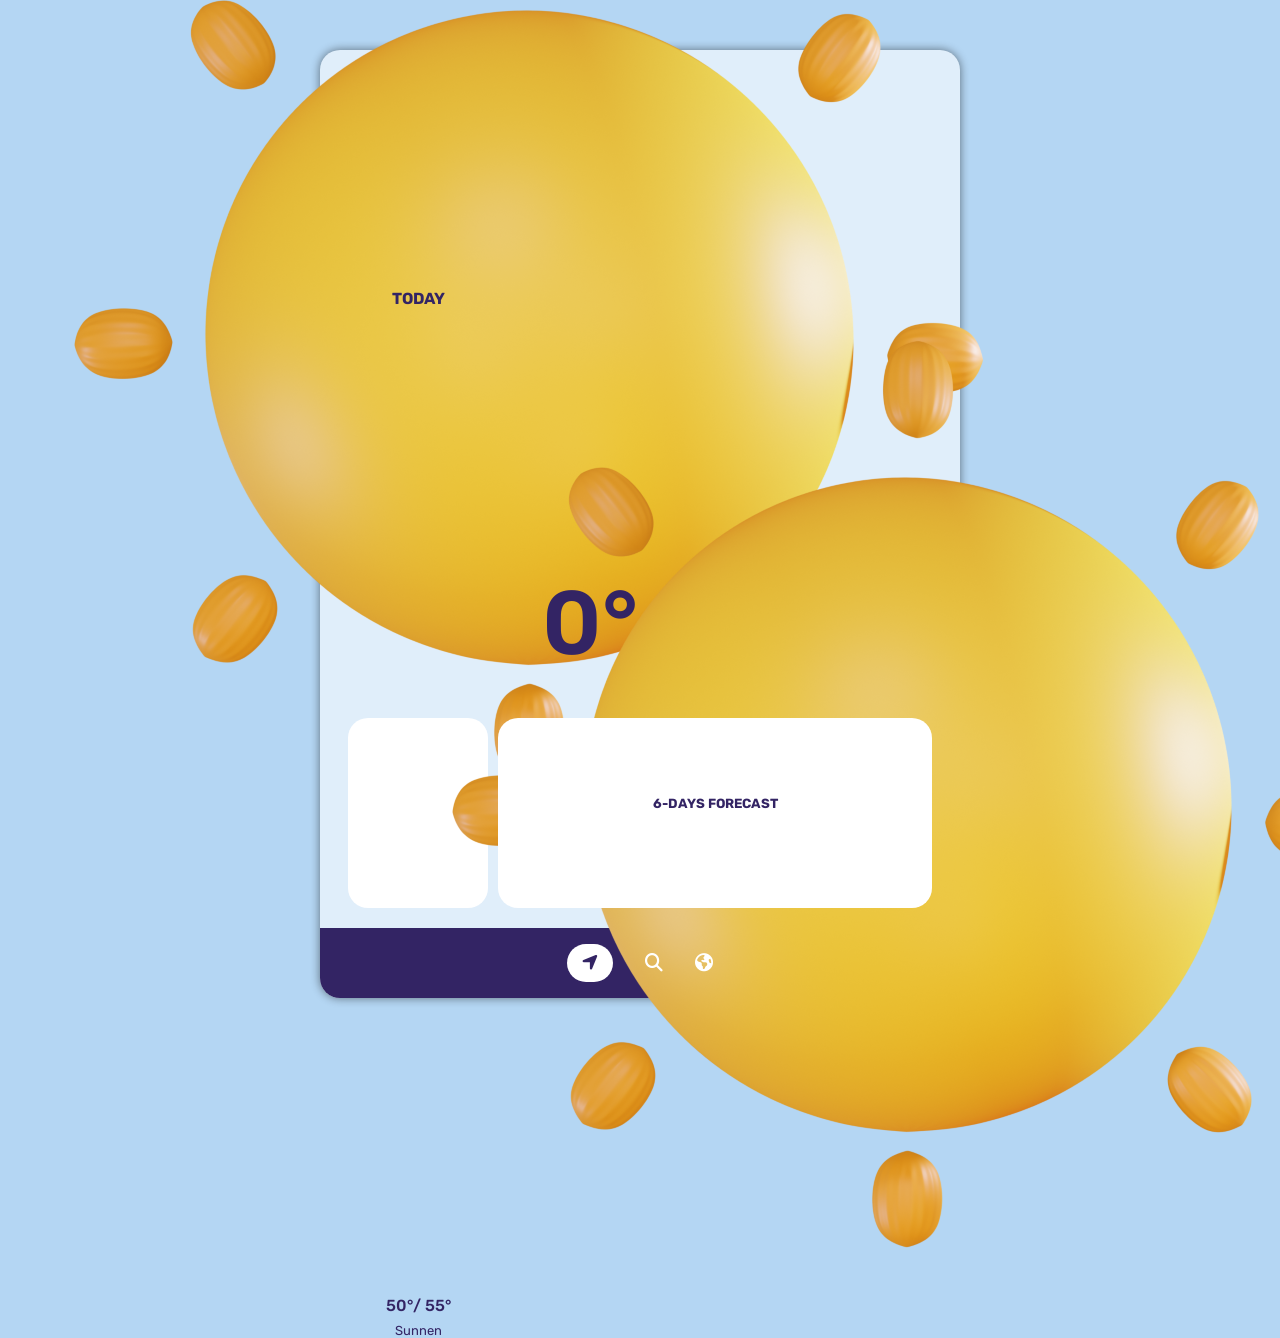
==== index.html @ 74b579ff "Update favicon link to use absolute path" ====
<!DOCTYPE html>
<html lang="en">
  <head>
    <meta charset="UTF-8" />
    <meta name="viewport" content="width=device-width, initial-scale=1.0" />
    <!-- links -->
    <link rel="icon" type="png" href="/icon.png" />
    <link
      rel="stylesheet"
      href="https://cdnjs.cloudflare.com/ajax/libs/font-awesome/6.4.0/css/all.min.css"
    />
    <link rel="stylesheet" href="css/style.css" />
    <!-- Title -->
    <title>Weather App</title>
  </head>

  <body>
    <!-- main section -->
    <div id="screen">
      <!-- city name -->
      <div class="city-name">
          <i class="fa-solid fa-map-pin"></i>
          <h1 id="city-name">Mumbai</h1>
        </div>
        <!-- weather icon -->
        <div class="weather-icon-css">
          <img class="weather-icon" src="sun.png" >
        </div>
        <!-- weather details -->
        <div class="weather-description">
          <div class="show-metric" id="metric">0°</div>
          <div class="weather-details">
            <div class="weather-main" id="weather-main">Sunnen</div>
            <div class="h-f">
              <div class="show-humidity">H: <span id="humidity">60</span></div>
              ||
              <div class="show-humidity">
                F: <span id="feels-like">60</span>
              </div>
            </div>
          </div>
        </div>
        <!-- Today-forecast -->
        <div class="forcasts-box">
          <div class="today-forecast">
            <h4>TODAY</h4>
            <div class="weather-icon-today">
              <img class="weather-icons" src="/sun.png" />
            </div>
            <div class="temp-today">
              <span id="temp-min-today">50°</span><span>/ </span
              ><span id="temp-max-today">55°</span>
            </div>
            <div class="weather-main-today" id="weather-main">Sunnen</div>
          </div>

          <!-- 5day Forecast -->
          <div class="future-forecast">
            <h5>6-DAYS FORECAST</h5>
            <div id="future-forecast-box"></div>
          </div>
        </div>
        <!-- nav section -->
        <nav>
          <ul>
            <li>
              <a class="active" href="index.html"
                ><i class="fa-solid fa-location-arrow"></i
              ></a>
            </li>
            <li>
              <a href="search.html"
                ><i class="fa-solid fa-magnifying-glass"></i
              ></a>
            </li>
            <li>
              <a href="world.html"><i class="fa-solid fa-earth-americas"></i></a>
            </li>
          </ul>
        </nav>
      </div>
      <!-- script -->
    <script src="js/main.js"></script>
  </body>
  </html>
---- css/style.css ----
@import url("https://fonts.googleapis.com/css2?family=Rubik:ital,wght@0,300..900;1,300..900&display=swap");
* {
  padding: 0;
  margin: 0;
  box-sizing: border-box;
  list-style: none;
  font-family: "Rubik", sans-serif;
}
:root {
  --font-color-main: #332464;
  --white-color: #fff;
}
body {
  background-color: #B4D6F3;
}

#screen {
  background-color: #E0EEFA;
  width: 100%;
  height: 100%;
}
nav {
  width: 100%;
  display: flex;
  justify-content: center;
  align-items: center;
  height: 70px;
  background-color: var(--font-color-main);
}
nav ul {
  display: flex;
  gap: 2pc;
}
nav ul li a {
  color: var(--white-color);
  font-size: 18px;
}
.active {
  background-color: var(--white-color);
  color: var(--font-color-main);
  border-radius: 100px;
  padding: 8px 15px;
}
/*  */
.city-name {
  color: var(--font-color-main);
  display: flex;
  justify-content: center;
  align-items: center;
  padding-top: 30px;
  gap: 5px;
}
.city-name i {
  font-size: 20px;
}
.weather-icon-css {
  display: flex;
  justify-content: center;
  align-items: center;
  width: 100%;
  height: 350px;
  margin-top: 10px;
}

.weather-icon-css  {
  width: 80%;
  animation: float 3s ease-in-out infinite;
}

@keyframes float {
  0%, 100% { transform: translateY(0); }
  50% { transform: translateY(-10px); }
}
.weather-description {
  height: 150px;
  margin-top: 20px;
  display: flex;
  align-items: center;
  color: var(--font-color-main);
}
.show-metric {
  padding-left: 30px;
  font-size: 90px;
  font-weight: 550;
}
.weather-details {
  font-size: 14px;
  margin: 50px 20px 30px 10px;
  width: 100px;
  display: flex;
  flex-direction: column;
}
.weather-details .h-f {
  display: flex;
  gap: 5px;
}
.forcasts-box {
  display: flex;
  justify-content: center;
  align-items: center;
  padding: 20px 10px;
  color: var(--font-color-main);
}
.today-forecast {
  width: 110px;
  height: 190px;
  border-radius: 20px;
  display: flex;
  gap: 5px;
  flex-direction: column;
  justify-content: center;
  align-items: center;
  background-color: var(--white-color);
}
.weather-icon-today  {
  width: 40px;
}
.temp-today {
  font-weight: 500;
}
.weather-main-today {
  padding: 3px 0 0 0;
  font-size: 13px;
  text-align: center;
}
.future-forecast {
  width: 70%;
  height: 190px;
  display: flex;
  justify-content: center;
  align-items: center;
  flex-direction: column;
  margin-left: 10px;
  border-radius: 20px;
  background-color: var(--white-color);
}
#future-forecast-box {
  display: grid;
  grid-auto-flow: column;
  overflow-y: auto;
  gap: 10px;
  width: 95%;
  padding: 10px 12px;
  overscroll-behavior-x: contain;
}
.weather-forecast-box {
  width: 70px;
  height: 110px;
  border-radius: 15px;
  display: flex;
  text-align: center;
  flex-direction: column;
  justify-content: center;
  align-items: center;
  gap: 2px;
  flex-shrink: 0;
  align-items: center;
  border: 1px solid var(--font-color-main);
  transition: all 0.3s ease-in-out;
}
.weather-forecast-box:hover {
  transform: translateY(-5px);
}
.day-weather {
  font-size: 15px;
}
.weather-icon-forecast  {
  width: 30px;
}
.temp-weather {
  font-size: 12px;
}
.weather-main-forecast {
  font-size: 12px;
}

@media screen and (min-width: 430px) {
  #screen {
    max-width: 50%;
    min-width: 450px;
    height: 100%;
    margin: 50px auto;
    border-radius: 20px;
    box-shadow: 0 0 10px rgba(0, 0, 0, 0.494);
  }
  nav{
    border-radius: 0 0 20px 20px;
  }
  .city-name{
    margin-top: 20px;
  }
  .weather-icon-css {
    width: 100%;
    height: 350px;
    margin-top: 40px;
  }
  .weather-icon-css {
    width: 25rem;
  }
  .weather-description {
   display: flex;
    align-items: center;
    justify-content: center;
    margin-top: 40px;
  }
  .today-forecast{
    width: 140px;
  }
  .forcasts-box{
    justify-content: center;
    align-items: center;
  }
  .future-forecast{
    display: flex;
    justify-content: center;
    align-items: center;
    flex-direction: column;
  }
  .future-forecast {
    width: 60%;
    min-width: 70%;
  }
  .weather-forecast-box{
    width: 100px;
    min-width: 80px;
    height: 120px;
    border-radius: 20px;
    gap: 2px;
    border: 1px solid var(--font-color-main);
  }
}
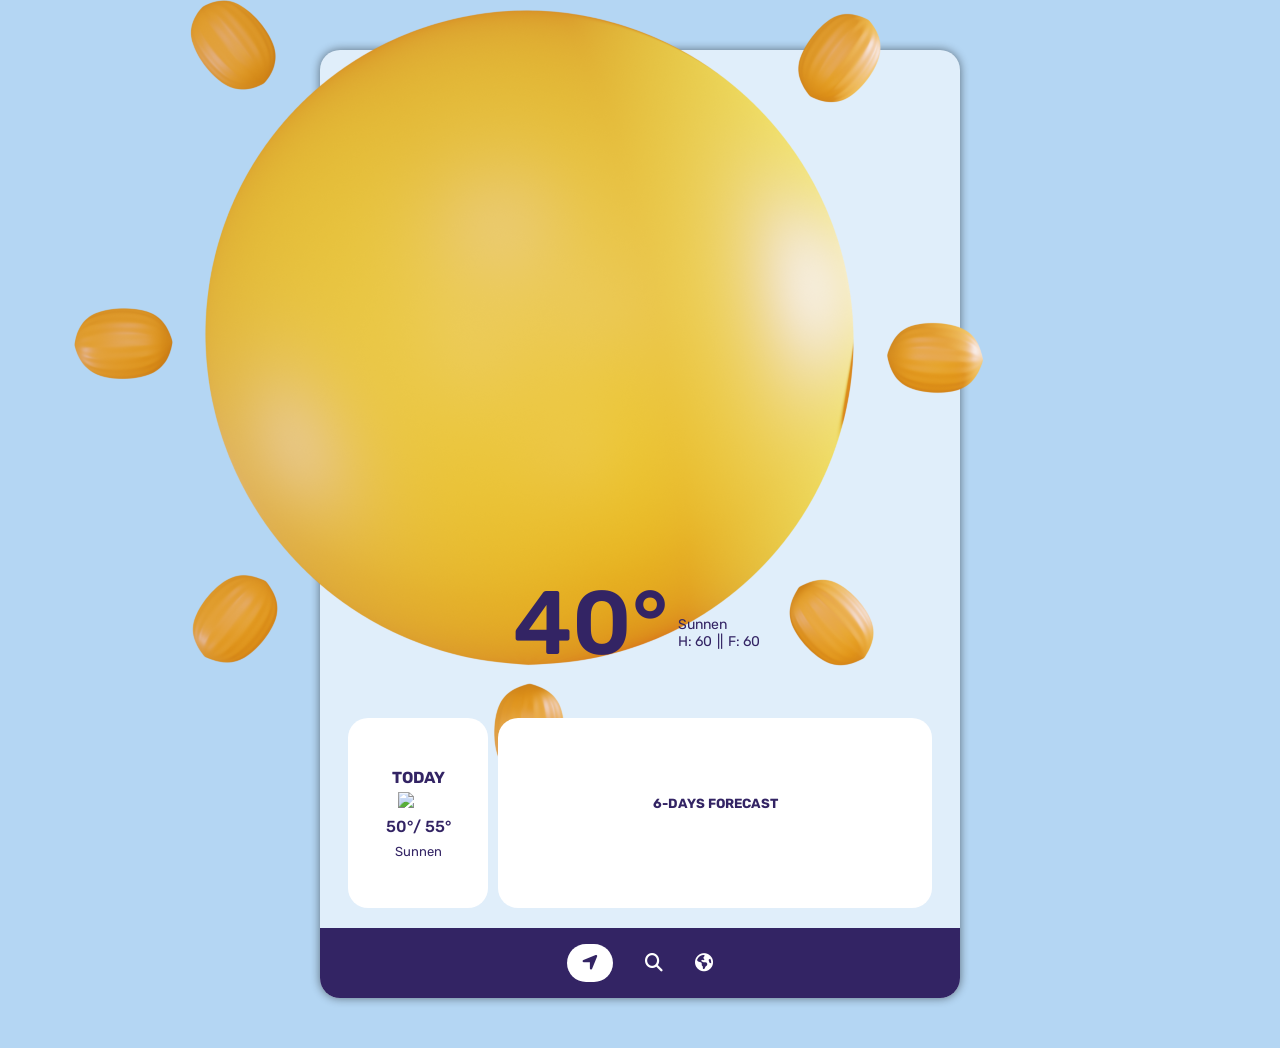
==== commit 0ab31720: "Update temperature display and fix image tag" ====
--- a/index.html
+++ b/index.html
@@ -24,11 +24,11 @@
         </div>
         <!-- weather icon -->
         <div class="weather-icon-css">
-          <img class="weather-icon" src="sun.png" >
+          <img class="weather-icon" src="sun.png" />
         </div>
         <!-- weather details -->
         <div class="weather-description">
-          <div class="show-metric" id="metric">0°</div>
+          <div class="show-metric" id="metric">40°</div>
           <div class="weather-details">
             <div class="weather-main" id="weather-main">Sunnen</div>
             <div class="h-f">
@@ -45,7 +45,7 @@
           <div class="today-forecast">
             <h4>TODAY</h4>
             <div class="weather-icon-today">
-              <img class="weather-icons" src="/sun.png" />
+              <img class="weather-icons" src= img "/sun.png" />
             </div>
             <div class="temp-today">
               <span id="temp-min-today">50°</span><span>/ </span
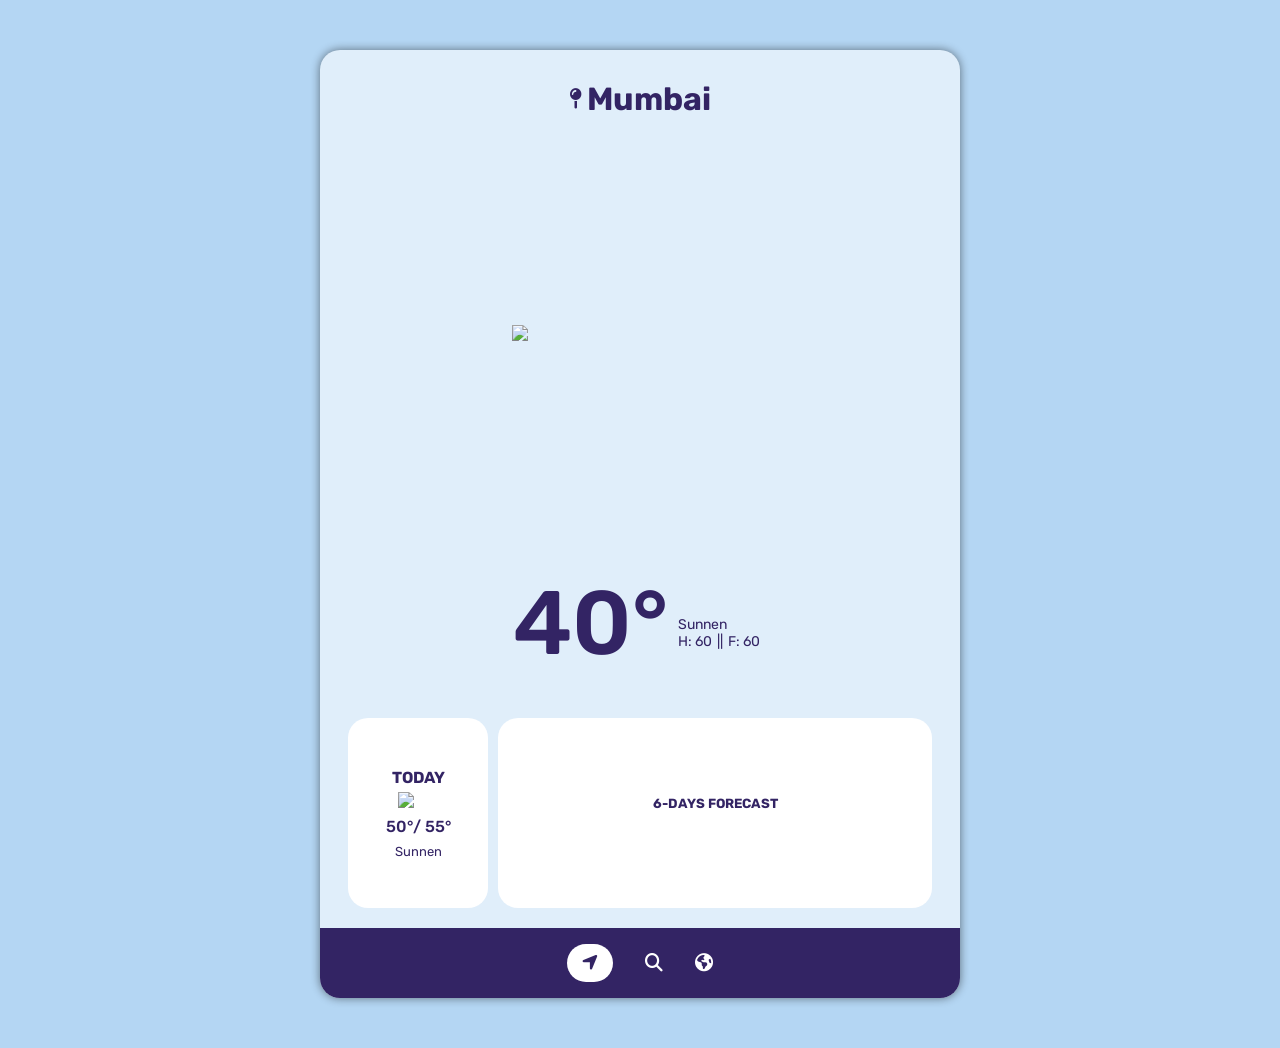
==== commit 6e38910a: "Update weather icon source to a remote URL" ====
--- a/index.html
+++ b/index.html
@@ -24,7 +24,7 @@
         </div>
         <!-- weather icon -->
         <div class="weather-icon-css">
-          <img class="weather-icon" src="sun.png" />
+          <img class="weather-icon" src=https://github.com/rajshree0412/Weathers/blob/main/rain.png?raw=true>
         </div>
         <!-- weather details -->
         <div class="weather-description">
